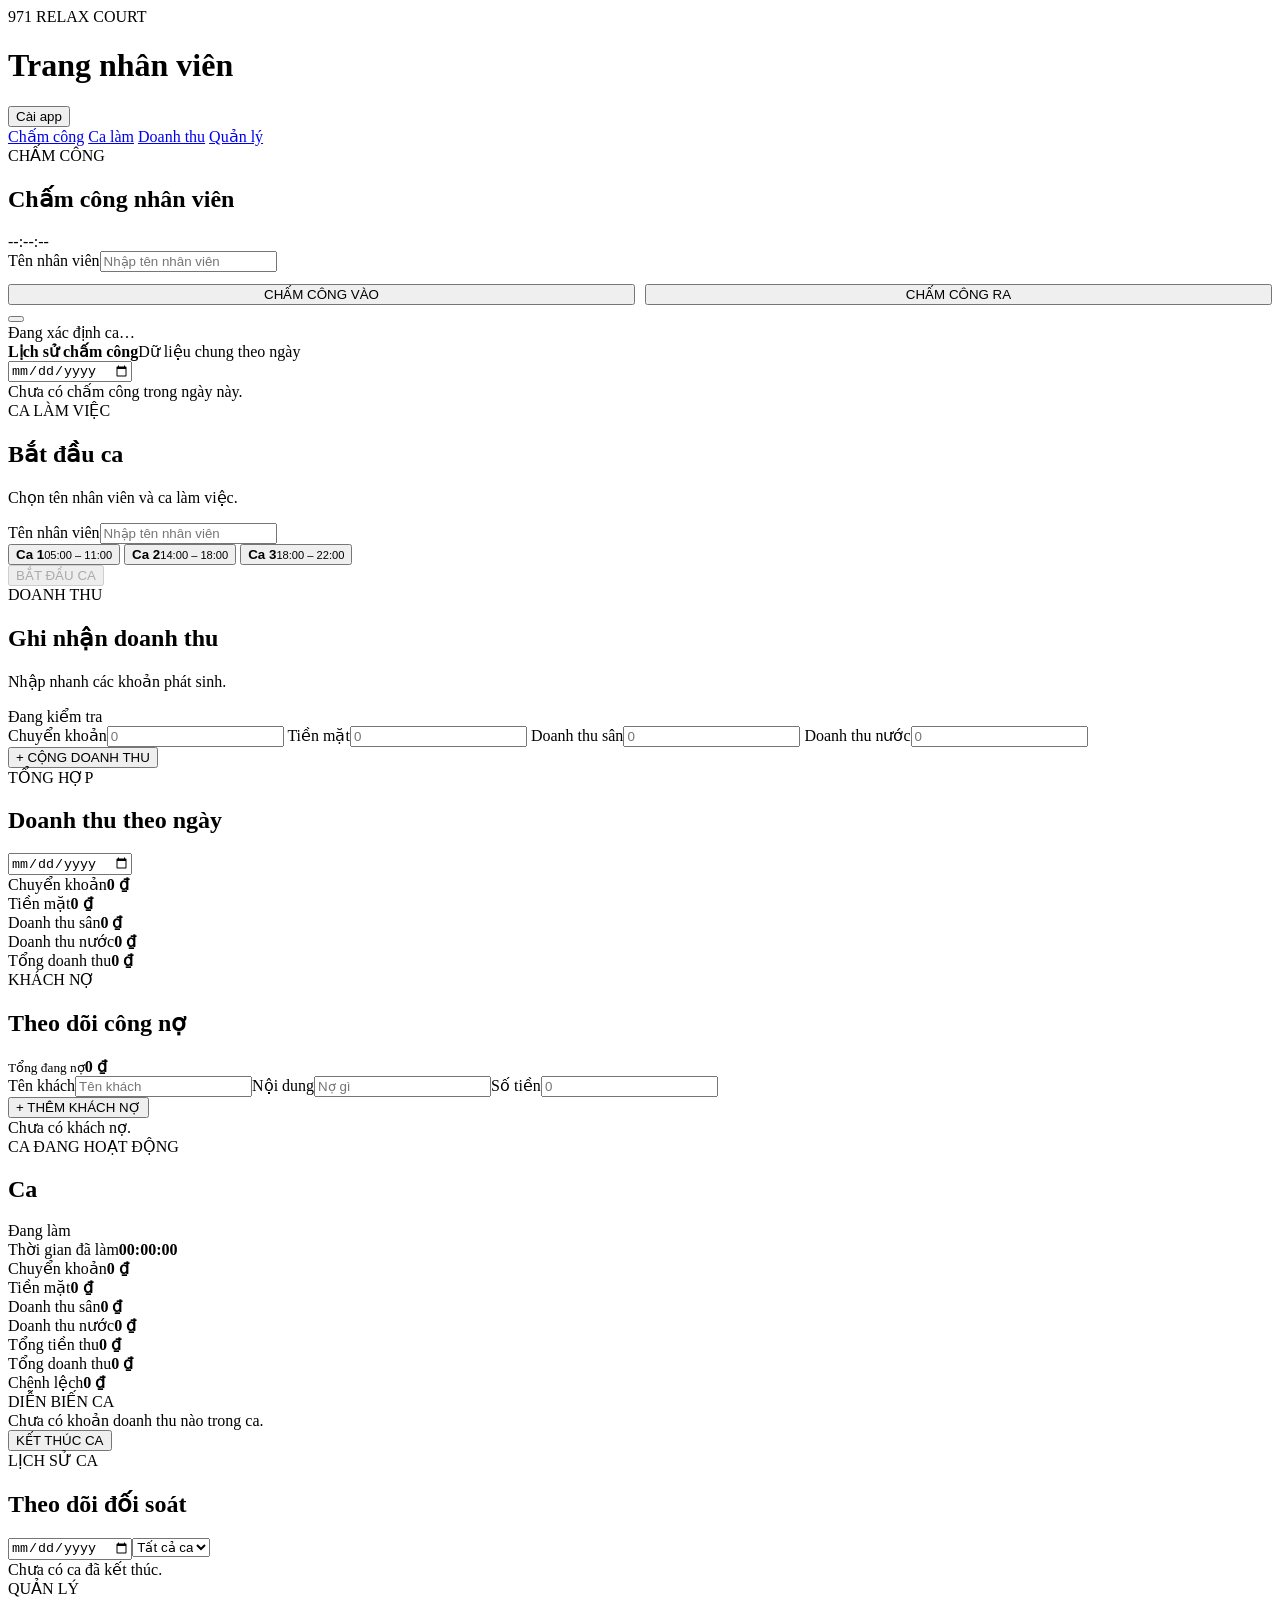
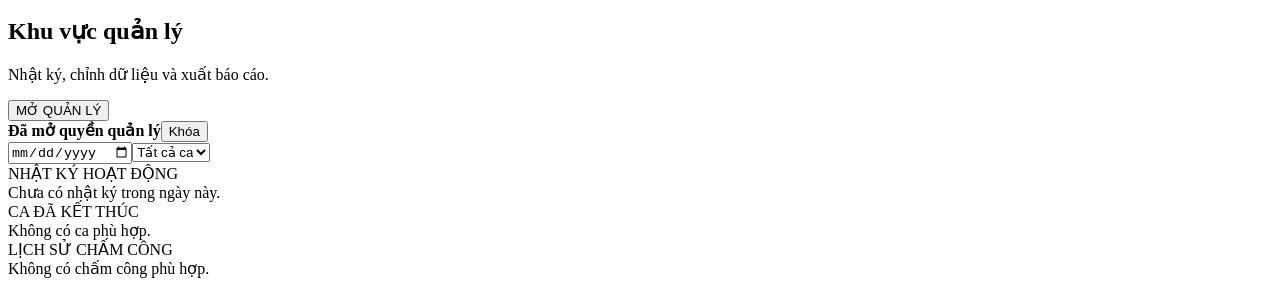
==== index.html @ a33d46a1 "Copy index.html from source" ====
<!doctype html>
<html lang="vi">
<head>
  <meta charset="utf-8" />
  <meta name="viewport" content="width=device-width,initial-scale=1,viewport-fit=cover" />
  <meta name="theme-color" content="#0f766e" />
  <meta name="apple-mobile-web-app-capable" content="yes" />
  <meta name="apple-mobile-web-app-title" content="971 Nhân viên" />
  <title>971 Relax Court · Nhân viên</title>
  <link rel="manifest" href="manifest.webmanifest" />
  <link rel="icon" href="icon.svg" type="image/svg+xml" />
  <link rel="stylesheet" href="styles.css?v=17" />
</head>
<body>
<header class="hero">
  <div class="wrap hero-in">
    <div>
      <div class="eyebrow">971 RELAX COURT</div>
      <h1>Trang nhân viên</h1>
      <div id="todayLabel" class="sub"></div>
    </div>
    <button id="installBtn" class="btn hero-btn hidden">Cài app</button>
  </div>
</header>

<nav class="quick-nav" aria-label="Truy cập nhanh">
  <div class="wrap quick-nav-in">
    <a href="#attendanceSection">Chấm công</a>
    <a href="#shiftSection">Ca làm</a>
    <a href="#quickRevenueCard">Doanh thu</a>
    <a href="#managerSection">Quản lý</a>
  </div>
</nav>

<main class="wrap grid">
  <section id="attendanceSection" class="card primary-card attendance-card">
    <div class="head">
      <div><div class="kicker">CHẤM CÔNG</div><h2>Chấm công nhân viên</h2></div>
      <div id="clockNow" class="clock">--:--:--</div>
    </div>
    <div class="attendance-top" style="display:block">
      <label class="grow"><span>Tên nhân viên</span><input id="attendanceEmployee" class="input" maxlength="60" placeholder="Nhập tên nhân viên"></label>
      <div style="display:grid;grid-template-columns:1fr 1fr;gap:10px;margin-top:12px">
        <button id="attendanceInBtn" class="btn primary" type="button">CHẤM CÔNG VÀO</button>
        <button id="attendanceOutBtn" class="btn secondary" type="button">CHẤM CÔNG RA</button>
      </div>
      <button id="attendanceBtn" class="hidden" type="button" aria-hidden="true" tabindex="-1"></button>
    </div>
    <div id="attendancePreview" class="notice">Đang xác định ca…</div>
    <div class="subsection-head">
      <div><b>Lịch sử chấm công</b><span>Dữ liệu chung theo ngày</span></div>
      <input id="attendanceDate" type="date" class="input date">
    </div>
    <div id="attendanceList" class="list"></div>
    <div id="attendanceEmpty" class="empty hidden">Chưa có chấm công trong ngày này.</div>
  </section>

  <div id="shiftSection" class="section-anchor"></div>
  <section id="startCard" class="card primary-card">
    <div class="head"><div><div class="kicker">CA LÀM VIỆC</div><h2>Bắt đầu ca</h2><p class="muted">Chọn tên nhân viên và ca làm việc.</p></div></div>
    <label><span>Tên nhân viên</span><input id="employeeName" class="input" maxlength="60" placeholder="Nhập tên nhân viên"></label>
    <div class="shift-grid">
      <button data-shift="ca1" class="shift"><strong>Ca 1</strong><small>05:00 – 11:00</small></button>
      <button data-shift="ca2" class="shift"><strong>Ca 2</strong><small>14:00 – 18:00</small></button>
      <button data-shift="ca3" class="shift"><strong>Ca 3</strong><small>18:00 – 22:00</small></button>
    </div>
    <button id="startShiftBtn" class="btn primary block" disabled>BẮT ĐẦU CA</button>
  </section>

  <section id="quickRevenueCard" class="card primary-card">
    <div class="head"><div><div class="kicker">DOANH THU</div><h2>Ghi nhận doanh thu</h2><p class="muted">Nhập nhanh các khoản phát sinh.</p></div><span id="revenueMode" class="badge">Đang kiểm tra</span></div>
    <div class="money-grid">
      <label><span>Chuyển khoản</span><input id="qTransfer" class="input money" inputmode="numeric" placeholder="0"></label>
      <label><span>Tiền mặt</span><input id="qCash" class="input money" inputmode="numeric" placeholder="0"></label>
      <label><span>Doanh thu sân</span><input id="qCourt" class="input money" inputmode="numeric" placeholder="0"></label>
      <label><span>Doanh thu nước</span><input id="qWater" class="input money" inputmode="numeric" placeholder="0"></label>
    </div>
    <button id="addRevenueBtn" class="btn primary block">+ CỘNG DOANH THU</button>
  </section>

  <section id="summarySection" class="card compact-card">
    <div class="head compact"><div><div class="kicker">TỔNG HỢP</div><h2>Doanh thu theo ngày</h2></div><input id="summaryDate" type="date" class="input date"></div>
    <div class="summary-grid"><div><span>Chuyển khoản</span><b id="sumTransfer">0 ₫</b></div><div><span>Tiền mặt</span><b id="sumCash">0 ₫</b></div><div><span>Doanh thu sân</span><b id="sumCourt">0 ₫</b></div><div><span>Doanh thu nước</span><b id="sumWater">0 ₫</b></div></div>
    <div class="grand"><span>Tổng doanh thu</span><strong id="sumRevenue">0 ₫</strong></div>
  </section>

  <section id="debtSection" class="card secondary-card">
    <div class="head"><div><div class="kicker">KHÁCH NỢ</div><h2>Theo dõi công nợ</h2></div><div class="right"><small>Tổng đang nợ</small><strong id="debtTotal">0 ₫</strong></div></div>
    <div class="debt-grid"><label><span>Tên khách</span><input id="debtCustomer" class="input" placeholder="Tên khách"></label><label><span>Nội dung</span><input id="debtReason" class="input" placeholder="Nợ gì"></label><label><span>Số tiền</span><input id="debtAmount" class="input money" inputmode="numeric" placeholder="0"></label></div>
    <button id="addDebtBtn" class="btn secondary block">+ THÊM KHÁCH NỢ</button><div id="debtList" class="list"></div><div id="debtEmpty" class="empty">Chưa có khách nợ.</div>
  </section>

  <section id="activeCard" class="card active hidden">
    <div class="head"><div><div class="kicker">CA ĐANG HOẠT ĐỘNG</div><h2 id="activeTitle">Ca</h2><p id="activeMeta" class="muted"></p></div><span class="badge live">Đang làm</span></div>
    <div id="activeLockNotice" class="notice"></div>
    <div class="elapsed"><span>Thời gian đã làm</span><strong id="elapsed">00:00:00</strong></div>
    <div class="summary-grid">
      <div><span>Chuyển khoản</span><b id="liveTransfer">0 ₫</b></div><div><span>Tiền mặt</span><b id="liveCash">0 ₫</b></div>
      <div><span>Doanh thu sân</span><b id="liveCourt">0 ₫</b></div><div><span>Doanh thu nước</span><b id="liveWater">0 ₫</b></div>
    </div>
    <div class="totals"><div><span>Tổng tiền thu</span><b id="liveCollected">0 ₫</b></div><div><span>Tổng doanh thu</span><b id="liveRevenue">0 ₫</b></div><div><span>Chênh lệch</span><b id="liveDiff">0 ₫</b></div></div>
    <div class="section-gap"><div class="kicker">DIỄN BIẾN CA</div><div id="activeEntries" class="list"></div><div id="activeEntriesEmpty" class="empty">Chưa có khoản doanh thu nào trong ca.</div></div>
    <button id="finishShiftBtn" class="btn danger block hidden">KẾT THÚC CA</button>
  </section>

  <section id="historySection" class="card secondary-card">
    <div class="head compact"><div><div class="kicker">LỊCH SỬ CA</div><h2>Theo dõi đối soát</h2></div></div>
    <div class="filters"><input id="historyDate" type="date" class="input"><select id="historyShift" class="input"><option value="all">Tất cả ca</option><option value="ca1">Ca 1</option><option value="ca2">Ca 2</option><option value="ca3">Ca 3</option></select></div>
    <div id="historyList" class="list"></div><div id="historyEmpty" class="empty hidden">Chưa có ca đã kết thúc.</div>
  </section>

  <section id="managerSection" class="card manager-card secondary-card">
    <div class="head"><div><div class="kicker">QUẢN LÝ</div><h2>Khu vực quản lý</h2><p class="muted">Nhật ký, chỉnh dữ liệu và xuất báo cáo.</p></div><button id="managerOpenBtn" class="btn secondary">MỞ QUẢN LÝ</button></div>
    <div id="managerPanel" class="hidden">
      <div class="manager-bar"><b>Đã mở quyền quản lý</b><button id="managerLockBtn" class="btn subtle">Khóa</button></div>
      <div class="filters"><input id="managerDate" type="date" class="input"><select id="managerShift" class="input"><option value="all">Tất cả ca</option><option value="ca1">Ca 1</option><option value="ca2">Ca 2</option><option value="ca3">Ca 3</option></select></div>
      <div class="manager-section"><div class="kicker">NHẬT KÝ HOẠT ĐỘNG</div><div id="auditList" class="list"></div><div id="auditEmpty" class="empty hidden">Chưa có nhật ký trong ngày này.</div></div>
      <div class="manager-section"><div class="kicker">CA ĐÃ KẾT THÚC</div><div id="managerShiftList" class="list"></div><div id="managerShiftEmpty" class="empty hidden">Không có ca phù hợp.</div></div>
      <div class="manager-section"><div class="kicker">LỊCH SỬ CHẤM CÔNG</div><div id="managerAttendanceList" class="list"></div><div id="managerAttendanceEmpty" class="empty hidden">Không có chấm công phù hợp.</div></div>
    </div>
  </section>
</main>
<div id="toast" class="toast"></div>
<script src="app.js?v=17"></script>
<script src="attendance-io.js?v=17"></script>
<script src="revenue-delete.js?v=17"></script>
<script src="manager-close.js?v=17"></script>
<script src="shift-controls.js?v=17"></script>
<script src="manager-export.js?v=17"></script>
<script src="shift-summary.js?v=17"></script>
</body>
</html>
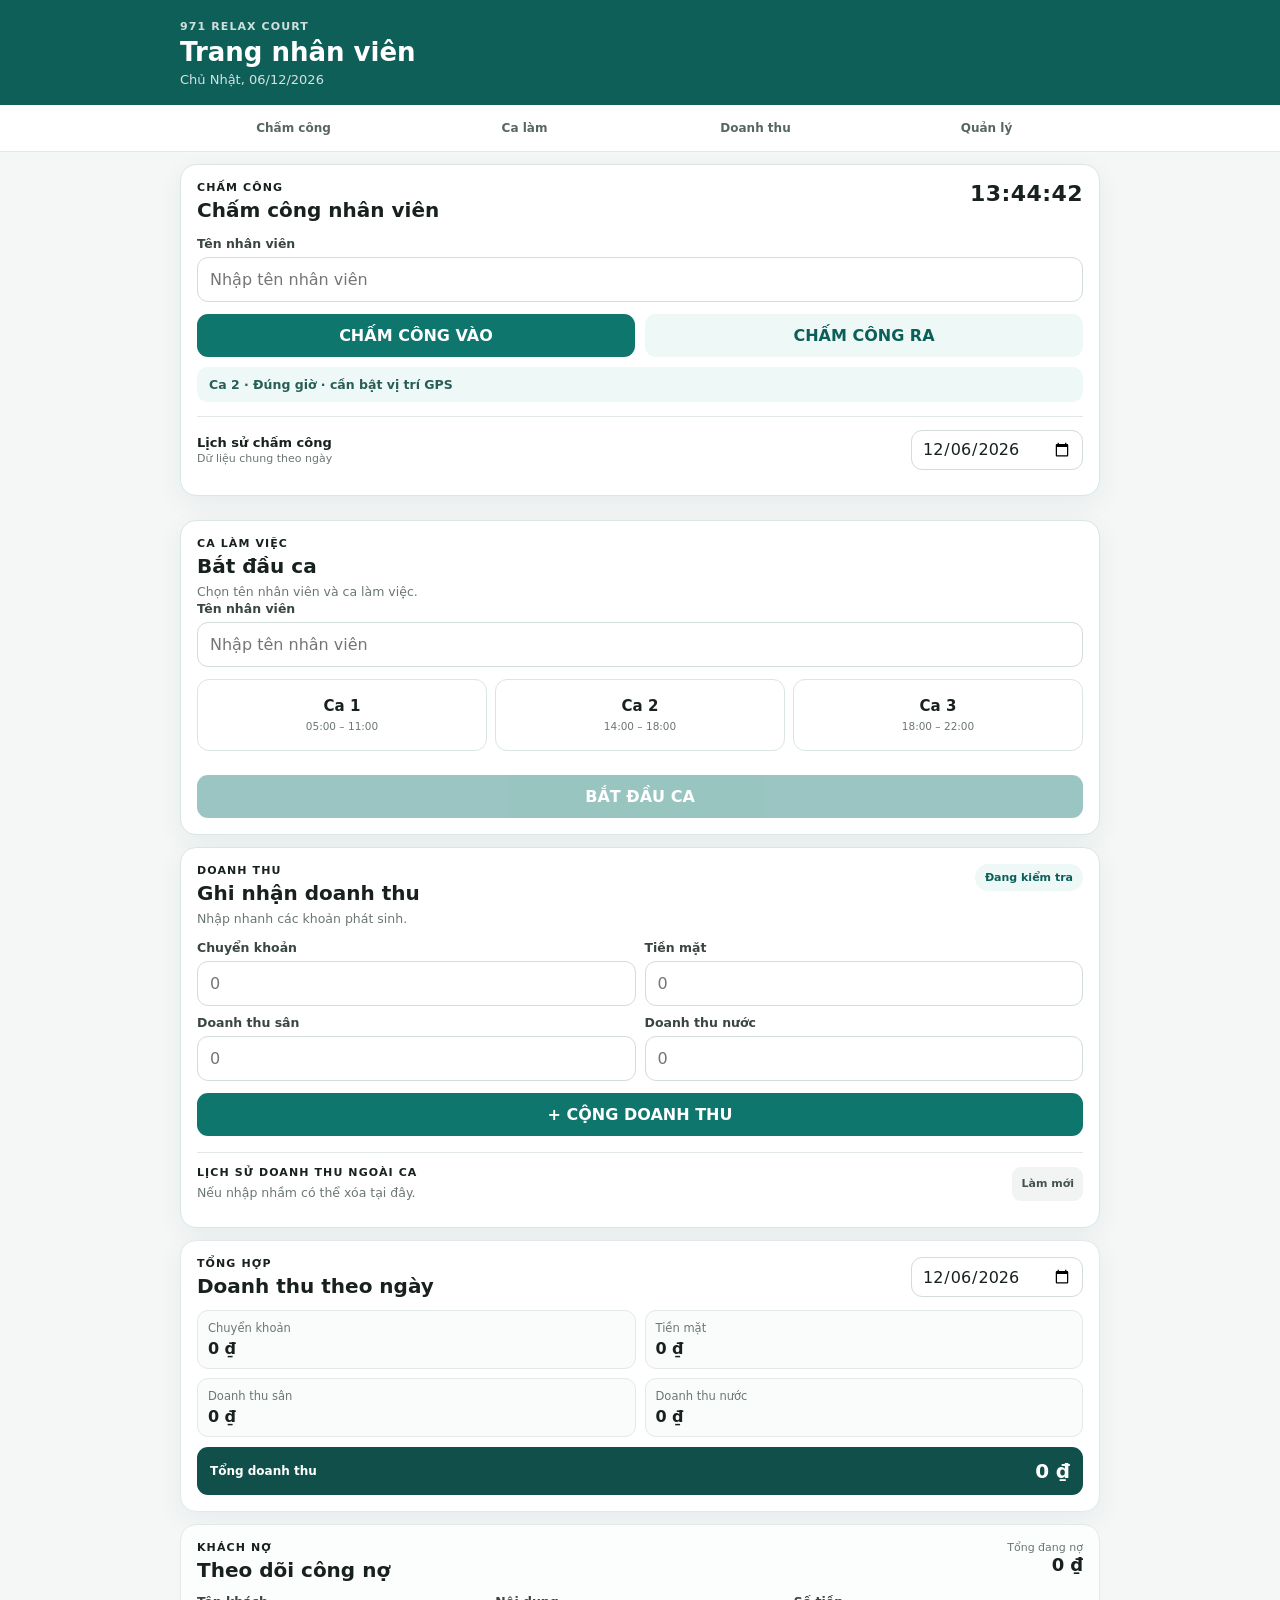
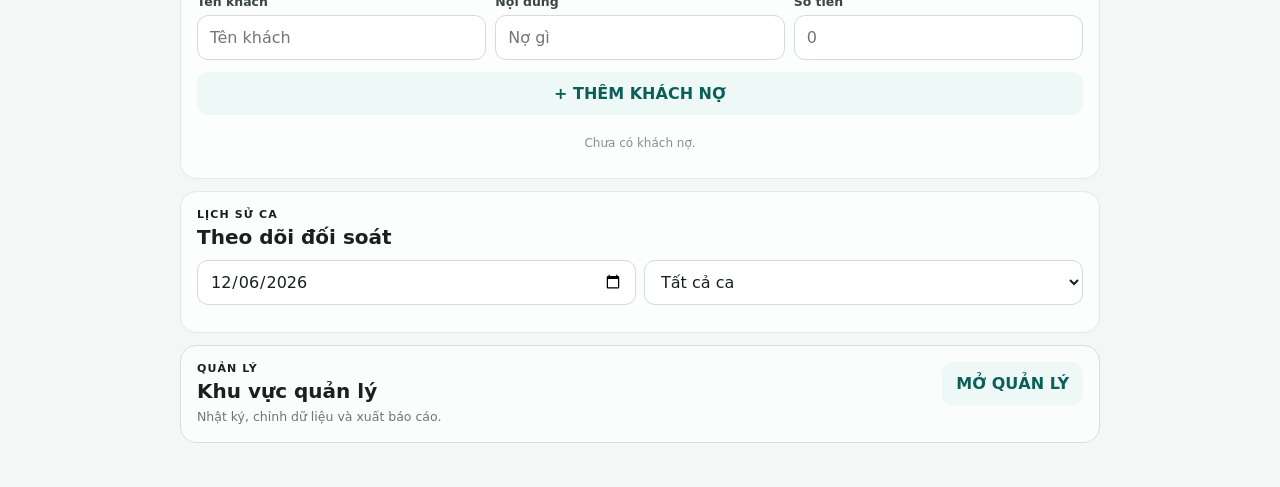
==== commit ba89f37e: "Route Sao Vang web to isolated data" ====
--- a/index.html
+++ b/index.html
@@ -128,5 +128,6 @@
 <script src="shift-controls.js?v=17"></script>
 <script src="manager-export.js?v=17"></script>
 <script src="shift-summary.js?v=17"></script>
+<script src="saovang-branch.js?v=1"></script>
 </body>
 </html>
--- a/styles.css
+++ b/styles.css
@@ -0,0 +1 @@
+:root{--bg:#f5f7f7;--card:#fff;--line:#e3e9e8;--text:#18211f;--muted:#6b7774;--primary:#0f766e;--primary-dark:#0b5f59;--primary-soft:#eef8f6;--danger:#dc2626;--danger-soft:#fff1f2;--shadow:0 8px 28px rgba(22,48,43,.06)}*{box-sizing:border-box}html{scroll-behavior:smooth}body{margin:0;font-family:Inter,ui-sans-serif,system-ui,-apple-system,BlinkMacSystemFont,"Segoe UI",sans-serif;background:var(--bg);color:var(--text);-webkit-font-smoothing:antialiased}button,input,select{font:inherit}.wrap{width:min(920px,calc(100% - 24px));margin:auto}.hero{background:#0f5f59;color:#fff;padding:20px 0 18px}.hero-in{display:flex;align-items:center;justify-content:space-between;gap:14px}.eyebrow,.kicker{font-size:11px;font-weight:900;letter-spacing:.1em}.hero .eyebrow{opacity:.8}.hero h1{font-size:26px;line-height:1.1;margin:5px 0 5px}.sub{font-size:13px;opacity:.82}.hero-btn{background:rgba(255,255,255,.14);color:#fff;border:1px solid rgba(255,255,255,.2)}.quick-nav{position:sticky;top:0;z-index:30;background:rgba(255,255,255,.96);backdrop-filter:blur(10px);border-bottom:1px solid var(--line)}.quick-nav-in{display:grid;grid-template-columns:repeat(4,1fr);gap:4px;padding:7px 0}.quick-nav a{text-decoration:none;color:#586663;text-align:center;font-size:12px;font-weight:800;padding:9px 5px;border-radius:10px}.quick-nav a:hover{background:var(--primary-soft);color:var(--primary)}.grid{display:grid;gap:12px;padding:12px 0 44px}.section-anchor{height:0;scroll-margin-top:70px}.card{background:var(--card);border:1px solid var(--line);border-radius:16px;padding:16px;box-shadow:var(--shadow);scroll-margin-top:62px}.primary-card{border-color:#d8e7e4}.secondary-card{box-shadow:none;background:#fcfdfd}.active{border-color:#a7d9d0;background:linear-gradient(180deg,#fff,#fbfffe)}.head{display:flex;justify-content:space-between;gap:12px;align-items:flex-start}.head.compact{align-items:center}.head h2{font-size:20px;line-height:1.2;margin:4px 0 0}.muted{color:var(--muted);font-size:12.5px;line-height:1.45;margin:5px 0 0}.input{width:100%;min-height:45px;border:1px solid #d2dcda;border-radius:11px;background:#fff;color:var(--text);padding:10px 12px;outline:none;transition:.15s}.input:focus{border-color:var(--primary);box-shadow:0 0 0 3px rgba(15,118,110,.08)}label span{display:block;margin:0 0 6px;font-size:12.5px;font-weight:800;color:#394642}.btn{min-height:43px;border:0;border-radius:11px;padding:10px 14px;font-weight:900;cursor:pointer;transition:.15s}.btn:active{transform:translateY(1px)}.btn:disabled{opacity:.42;cursor:not-allowed;transform:none}.primary{background:var(--primary);color:#fff}.primary:hover{background:var(--primary-dark)}.secondary{background:var(--primary-soft);color:var(--primary-dark)}.subtle,.ghost{background:#f1f4f3;color:#45534f}.danger{background:var(--danger);color:#fff}.block{width:100%;margin-top:12px}.hidden{display:none!important}.badge{display:inline-flex;align-items:center;justify-content:center;border-radius:999px;padding:7px 10px;background:var(--primary-soft);color:var(--primary-dark);font-size:11px;font-weight:900;white-space:nowrap}.badge.live{background:#dcfce7;color:#166534}.clock{font-size:22px;font-weight:900;font-variant-numeric:tabular-nums;letter-spacing:.02em}.attendance-top{display:flex;gap:12px;align-items:flex-end;margin:14px 0 10px}.grow{flex:1}.punch{width:88px;height:88px;flex:0 0 88px;border:0;border-radius:50%;background:var(--primary);color:#fff;font-size:13px;font-weight:1000;line-height:1.08;box-shadow:0 8px 18px rgba(15,118,110,.22);cursor:pointer}.notice{margin:8px 0;padding:10px 12px;border-radius:11px;background:var(--primary-soft);color:#285e58;font-size:12.5px;font-weight:800}.subsection-head{display:flex;align-items:center;justify-content:space-between;gap:10px;margin-top:14px;padding-top:13px;border-top:1px solid var(--line)}.subsection-head>div{display:grid;gap:2px}.subsection-head b{font-size:13px}.subsection-head span{font-size:11px;color:var(--muted)}.date{width:auto;min-height:40px;padding:8px 10px}.shift-grid{display:grid;grid-template-columns:repeat(3,1fr);gap:8px;margin:12px 0}.shift{min-height:72px;border:1px solid #dbe5e3;border-radius:12px;background:#fff;color:var(--text);padding:10px 6px;cursor:pointer}.shift strong{display:block;font-size:15px}.shift small{display:block;margin-top:5px;color:var(--muted);font-size:10.5px}.shift.selected{background:var(--primary);border-color:var(--primary);color:#fff}.shift.selected small{color:#d9f5ef}.shift:disabled{background:#f4f6f5;color:#94a09d;opacity:1}.money-grid,.summary-grid{display:grid;grid-template-columns:repeat(2,minmax(0,1fr));gap:9px;margin-top:12px}.summary-grid>div{border:1px solid var(--line);border-radius:11px;background:#fafcfc;padding:10px}.summary-grid span{display:block;color:var(--muted);font-size:11.5px}.summary-grid b{display:block;margin-top:4px;font-size:16px}.elapsed{display:flex;align-items:center;justify-content:space-between;margin:12px 0;padding:11px 12px;border-radius:11px;background:#f0faf8}.elapsed span{font-size:12px;color:#46605b;font-weight:800}.elapsed strong{font-size:21px;font-variant-numeric:tabular-nums}.totals{margin-top:9px;border:1px solid var(--line);border-radius:11px;overflow:hidden}.totals div{display:flex;align-items:center;justify-content:space-between;padding:9px 11px;border-bottom:1px solid var(--line);font-size:13px}.totals div:last-child{border-bottom:0}.grand{display:flex;align-items:center;justify-content:space-between;margin-top:10px;padding:12px 13px;border-radius:11px;background:#114f4a;color:#fff}.grand span{font-size:12px;font-weight:800}.grand strong{font-size:20px}.debt-grid{display:grid;grid-template-columns:1fr 1fr 1fr;gap:9px;margin-top:12px}.right{text-align:right}.right small{display:block;color:var(--muted);font-size:11px}.right strong{font-size:18px}.filters{display:grid;grid-template-columns:1fr 1fr;gap:8px;margin:11px 0}.list{display:grid;gap:7px;margin-top:9px}.row{display:grid;grid-template-columns:minmax(0,1fr) auto;gap:10px;align-items:center;padding:10px;border:1px solid var(--line);border-radius:11px;background:#fff}.row-main{display:grid;gap:3px;min-width:0}.row-main b{font-size:13px;overflow-wrap:anywhere}.row-main span,.row-main small{font-size:11.5px;color:var(--muted);line-height:1.4;overflow-wrap:anywhere}.row-actions{display:flex;gap:5px}.mini{min-height:34px;padding:7px 9px;border-radius:9px;font-size:11px}.empty{padding:12px 6px;text-align:center;color:#87918f;font-size:12px}.section-gap,.manager-section{margin-top:16px;padding-top:13px;border-top:1px solid var(--line)}.manager-card{border-color:#d8dfdd;background:#fbfcfc}.manager-bar{display:flex;align-items:center;justify-content:space-between;gap:10px;margin-top:12px;padding:10px 11px;border-radius:11px;background:#f3f6f5}.audit{display:grid;grid-template-columns:58px 1fr;gap:8px;padding:9px 0;border-bottom:1px solid var(--line)}.audit-time{font-size:12px;font-weight:900;color:var(--primary);font-variant-numeric:tabular-nums}.audit-text{display:grid;gap:2px}.audit-text b{font-size:12.5px}.audit-text span,.audit-text small{font-size:11.5px;color:var(--muted)}.toast{position:fixed;left:50%;bottom:22px;z-index:99;max-width:90%;transform:translate(-50%,18px);padding:11px 14px;border-radius:11px;background:#18211f;color:#fff;font-size:12.5px;font-weight:800;opacity:0;pointer-events:none;transition:.2s}.toast.show{opacity:1;transform:translate(-50%,0)}@media(max-width:640px){.wrap{width:min(100% - 14px,920px)}.hero{padding:16px 0 14px}.hero h1{font-size:22px}.hero-btn{min-height:38px;padding:8px 10px;font-size:12px}.quick-nav-in{padding:5px 0}.quick-nav a{font-size:11px;padding:8px 3px}.grid{gap:9px;padding-top:9px}.card{padding:13px;border-radius:14px}.head h2{font-size:17px}.clock{font-size:19px}.attendance-top{gap:9px}.punch{width:78px;height:78px;flex-basis:78px;font-size:12px}.input{min-height:43px}.money-grid,.summary-grid{grid-template-columns:1fr 1fr;gap:7px}.shift-grid{gap:6px}.shift{min-height:67px;padding:8px 4px}.shift strong{font-size:14px}.shift small{font-size:9.5px}.debt-grid{grid-template-columns:1fr}.row{grid-template-columns:1fr}.row-actions{justify-content:stretch}.row-actions .btn{flex:1}.subsection-head{align-items:flex-end}.date{max-width:145px}.audit{grid-template-columns:50px 1fr}.manager-card .head{align-items:center}.manager-card .head .btn{white-space:nowrap;font-size:11px;padding:8px 10px}.grand strong{font-size:18px}}
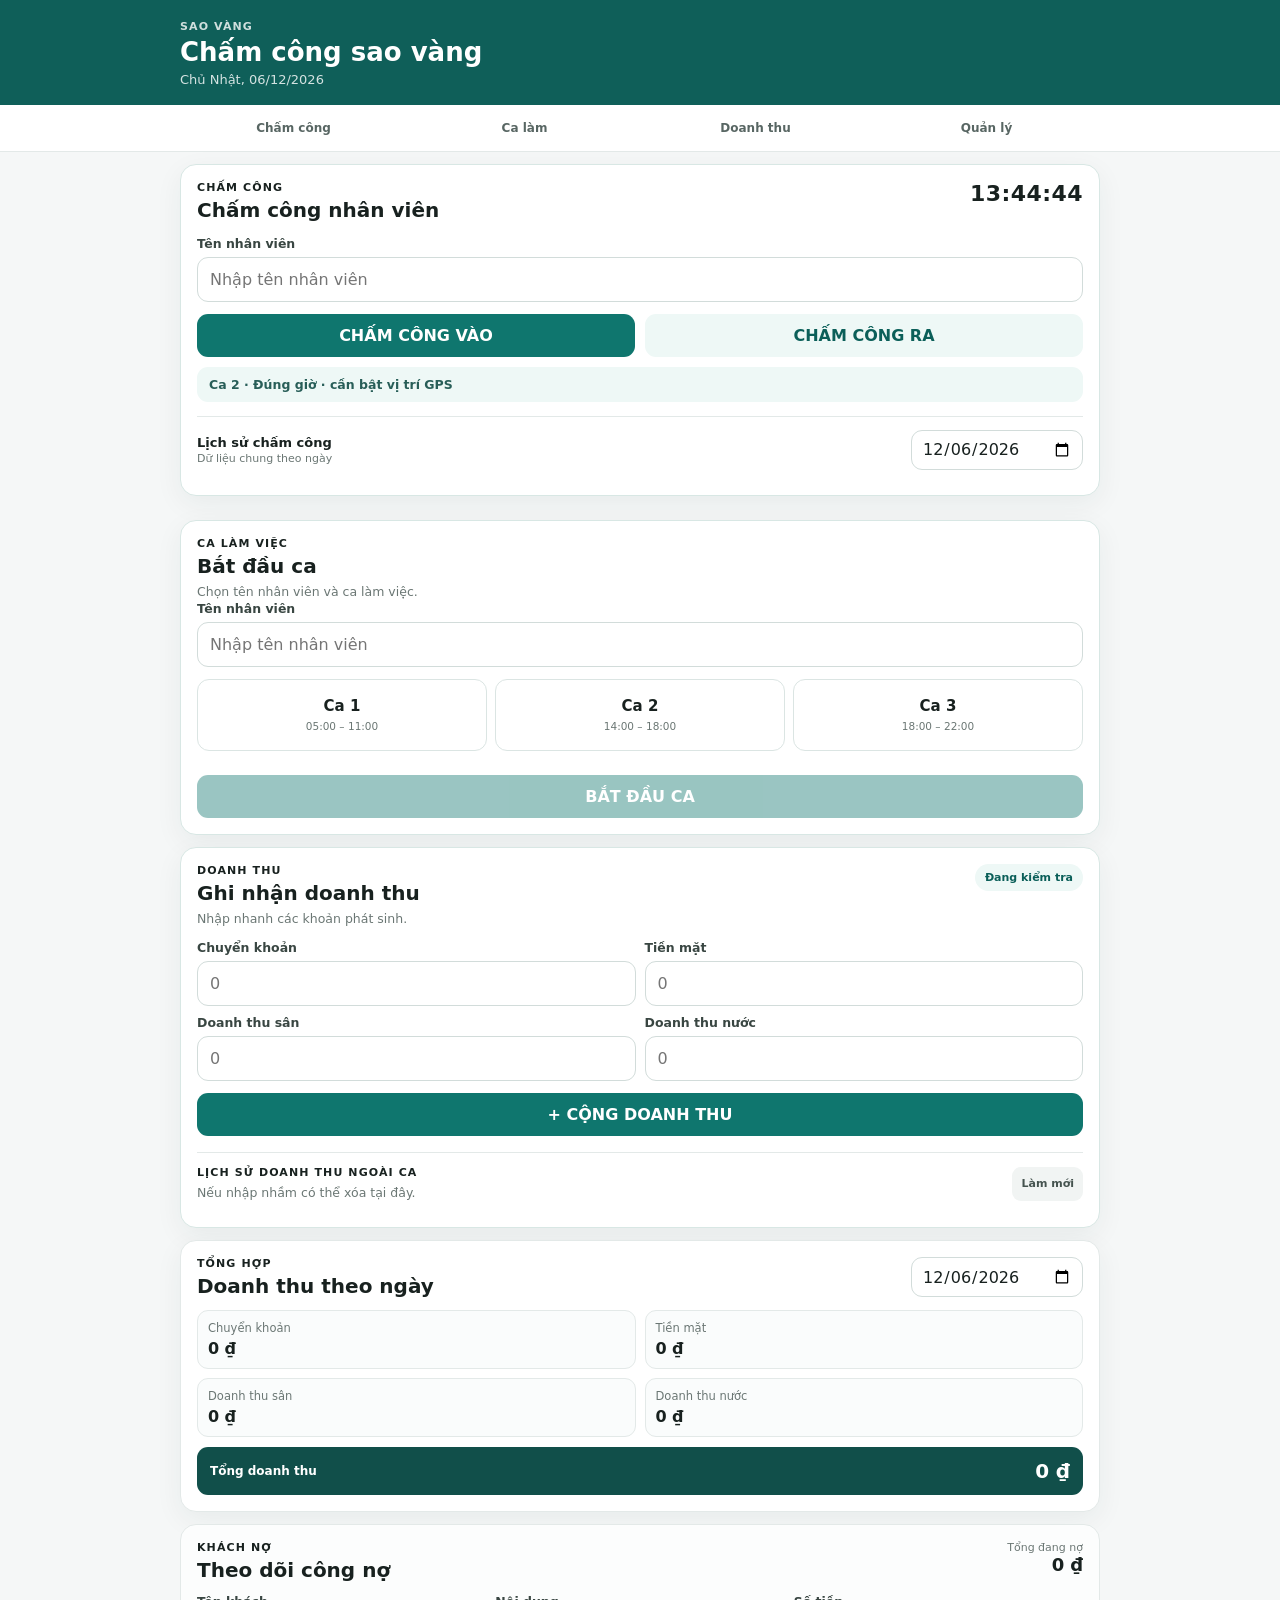
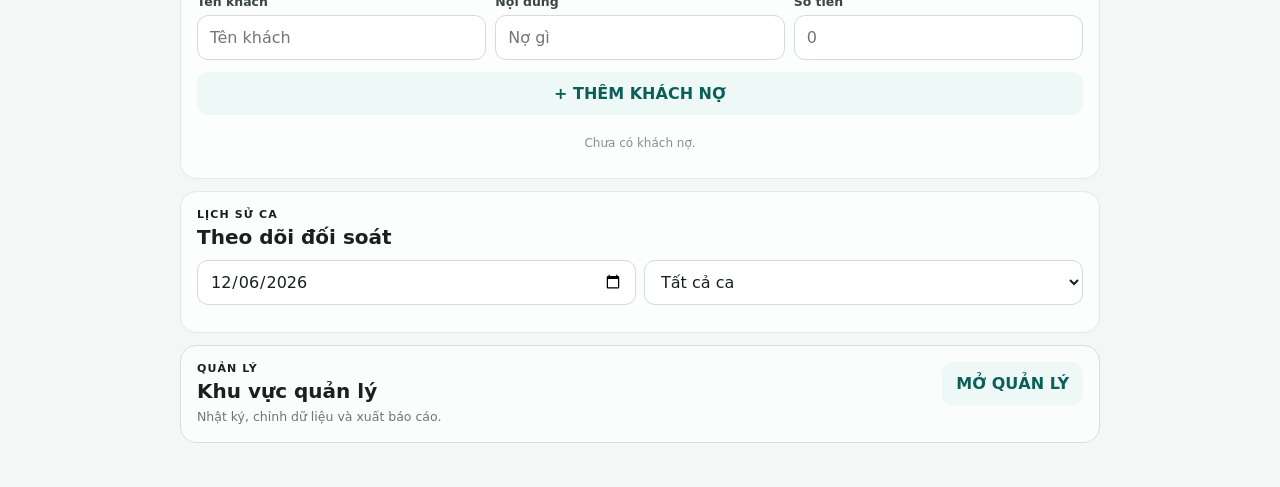
==== commit 238853ef: "Rename employee app to Chấm công sao vàng and bust cache" ====
--- a/index.html
+++ b/index.html
@@ -5,18 +5,18 @@
   <meta name="viewport" content="width=device-width,initial-scale=1,viewport-fit=cover" />
   <meta name="theme-color" content="#0f766e" />
   <meta name="apple-mobile-web-app-capable" content="yes" />
-  <meta name="apple-mobile-web-app-title" content="971 Nhân viên" />
-  <title>971 Relax Court · Nhân viên</title>
-  <link rel="manifest" href="manifest.webmanifest" />
+  <meta name="apple-mobile-web-app-title" content="Chấm công sao vàng" />
+  <title>Chấm công sao vàng</title>
+  <link rel="manifest" href="manifest.webmanifest?v=18" />
   <link rel="icon" href="icon.svg" type="image/svg+xml" />
-  <link rel="stylesheet" href="styles.css?v=17" />
+  <link rel="stylesheet" href="styles.css?v=18" />
 </head>
 <body>
 <header class="hero">
   <div class="wrap hero-in">
     <div>
-      <div class="eyebrow">971 RELAX COURT</div>
-      <h1>Trang nhân viên</h1>
+      <div class="eyebrow">SAO VÀNG</div>
+      <h1>Chấm công sao vàng</h1>
       <div id="todayLabel" class="sub"></div>
     </div>
     <button id="installBtn" class="btn hero-btn hidden">Cài app</button>
@@ -121,13 +121,13 @@
   </section>
 </main>
 <div id="toast" class="toast"></div>
-<script src="app.js?v=17"></script>
-<script src="attendance-io.js?v=17"></script>
-<script src="revenue-delete.js?v=17"></script>
-<script src="manager-close.js?v=17"></script>
-<script src="shift-controls.js?v=17"></script>
-<script src="manager-export.js?v=17"></script>
-<script src="shift-summary.js?v=17"></script>
-<script src="saovang-branch.js?v=1"></script>
+<script src="app.js?v=18"></script>
+<script src="attendance-io.js?v=18"></script>
+<script src="revenue-delete.js?v=18"></script>
+<script src="manager-close.js?v=18"></script>
+<script src="shift-controls.js?v=18"></script>
+<script src="manager-export.js?v=18"></script>
+<script src="shift-summary.js?v=18"></script>
+<script src="saovang-branch.js?v=18"></script>
 </body>
 </html>
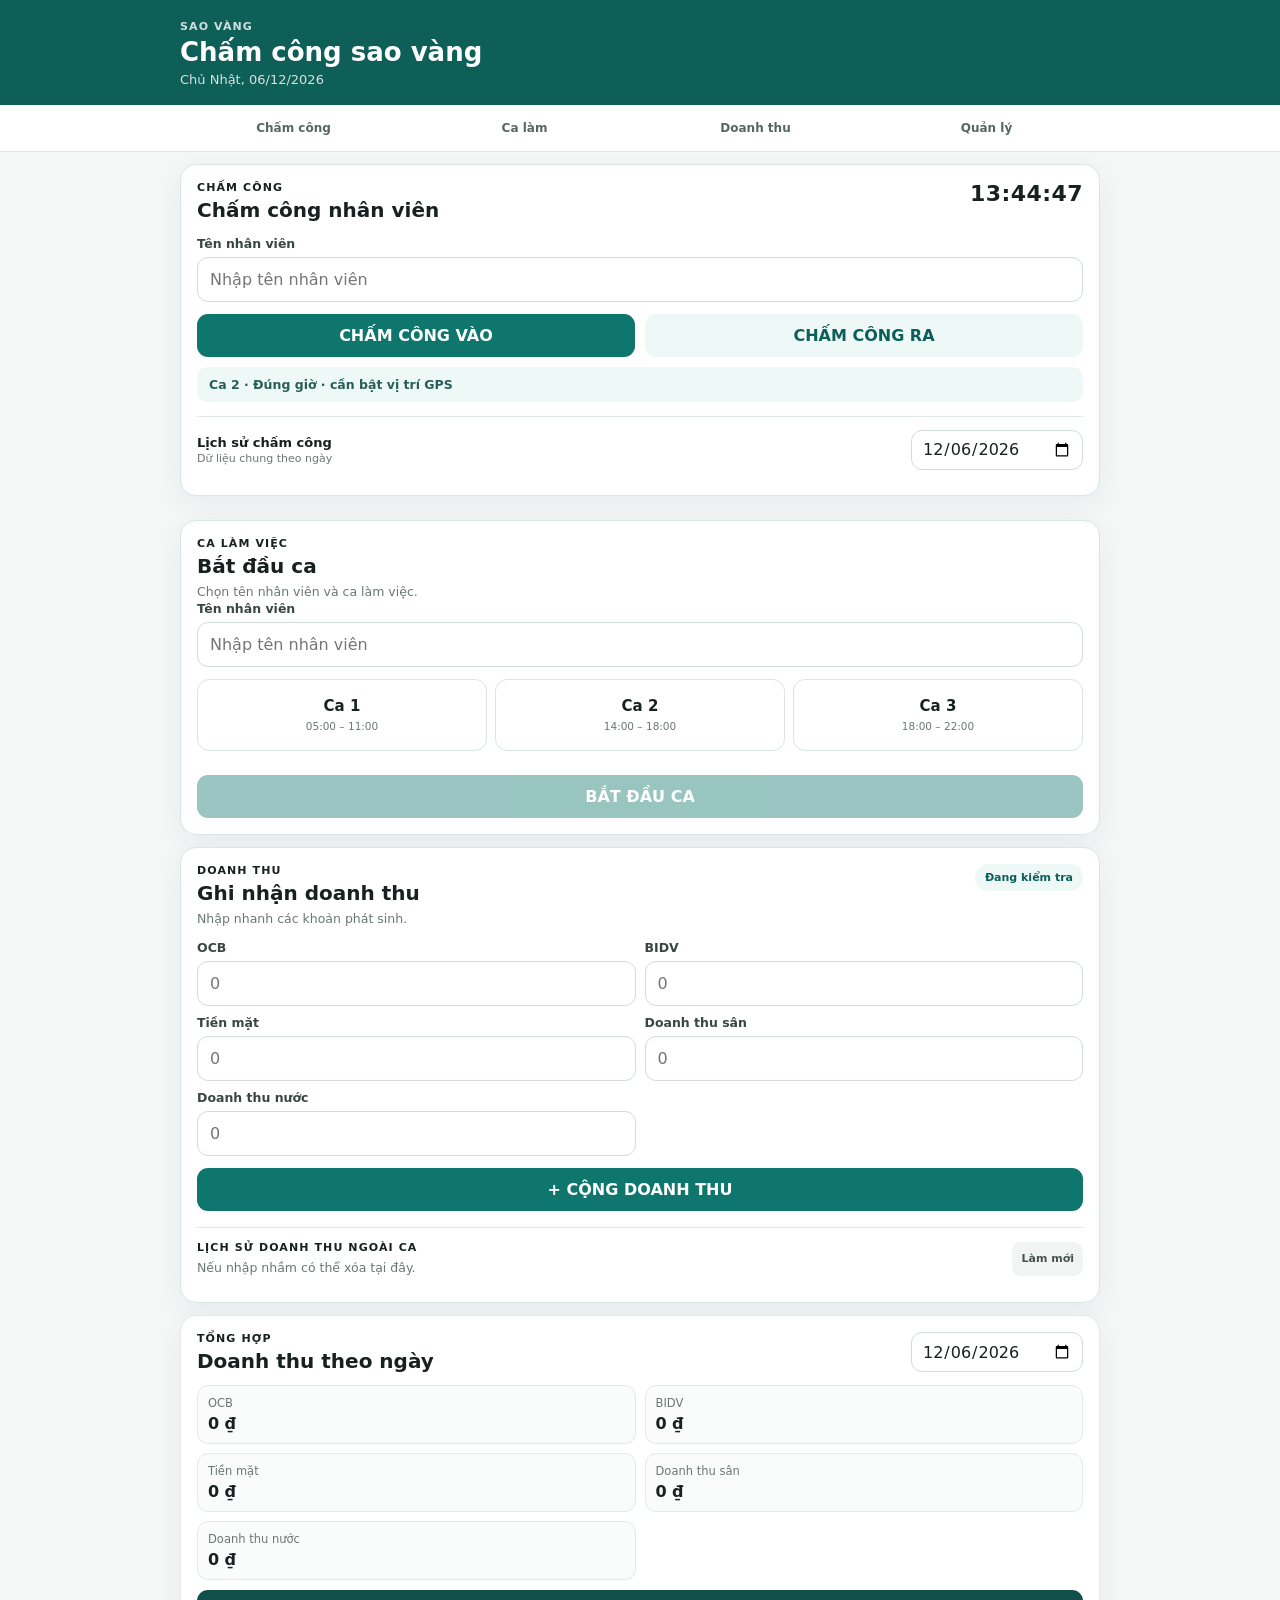
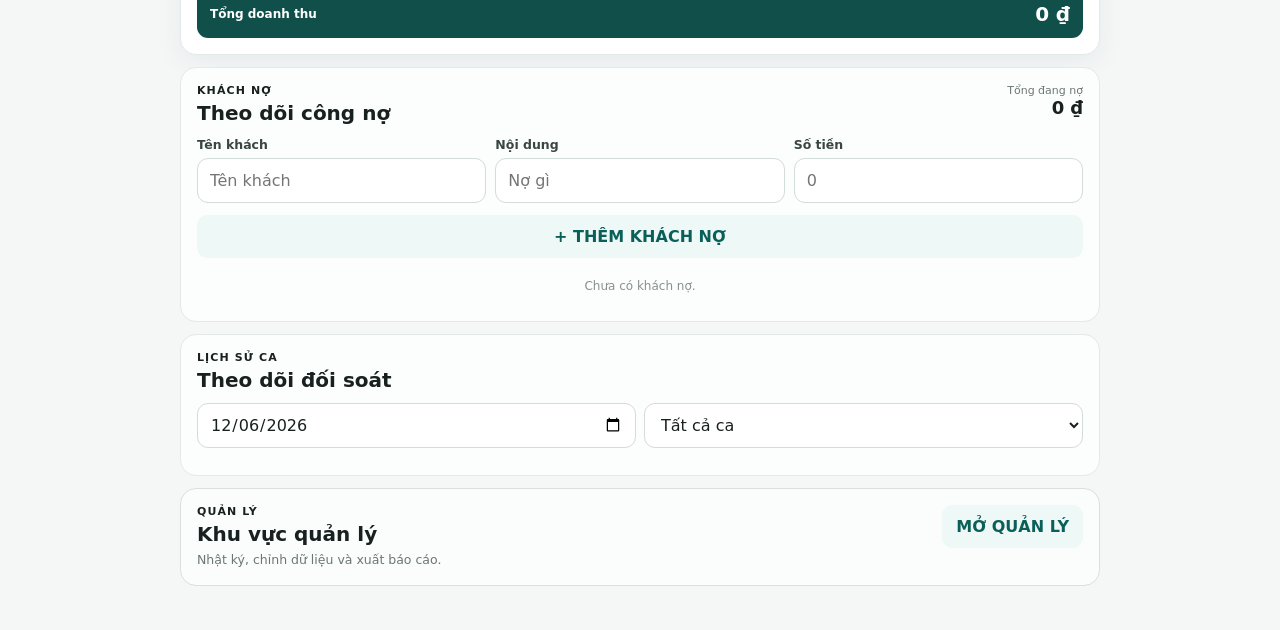
==== commit a81a7f06: "Add OCB and BIDV fields to employee revenue UI" ====
--- a/index.html
+++ b/index.html
@@ -7,9 +7,9 @@
   <meta name="apple-mobile-web-app-capable" content="yes" />
   <meta name="apple-mobile-web-app-title" content="Chấm công sao vàng" />
   <title>Chấm công sao vàng</title>
-  <link rel="manifest" href="manifest.webmanifest?v=18" />
+  <link rel="manifest" href="manifest.webmanifest?v=19" />
   <link rel="icon" href="icon.svg" type="image/svg+xml" />
-  <link rel="stylesheet" href="styles.css?v=18" />
+  <link rel="stylesheet" href="styles.css?v=19" />
 </head>
 <body>
 <header class="hero">
@@ -70,7 +70,8 @@
   <section id="quickRevenueCard" class="card primary-card">
     <div class="head"><div><div class="kicker">DOANH THU</div><h2>Ghi nhận doanh thu</h2><p class="muted">Nhập nhanh các khoản phát sinh.</p></div><span id="revenueMode" class="badge">Đang kiểm tra</span></div>
     <div class="money-grid">
-      <label><span>Chuyển khoản</span><input id="qTransfer" class="input money" inputmode="numeric" placeholder="0"></label>
+      <label><span>OCB</span><input id="qTransfer" class="input money" inputmode="numeric" placeholder="0"></label>
+      <label><span>BIDV</span><input id="qBidv" class="input money" inputmode="numeric" placeholder="0"></label>
       <label><span>Tiền mặt</span><input id="qCash" class="input money" inputmode="numeric" placeholder="0"></label>
       <label><span>Doanh thu sân</span><input id="qCourt" class="input money" inputmode="numeric" placeholder="0"></label>
       <label><span>Doanh thu nước</span><input id="qWater" class="input money" inputmode="numeric" placeholder="0"></label>
@@ -80,7 +81,7 @@
 
   <section id="summarySection" class="card compact-card">
     <div class="head compact"><div><div class="kicker">TỔNG HỢP</div><h2>Doanh thu theo ngày</h2></div><input id="summaryDate" type="date" class="input date"></div>
-    <div class="summary-grid"><div><span>Chuyển khoản</span><b id="sumTransfer">0 ₫</b></div><div><span>Tiền mặt</span><b id="sumCash">0 ₫</b></div><div><span>Doanh thu sân</span><b id="sumCourt">0 ₫</b></div><div><span>Doanh thu nước</span><b id="sumWater">0 ₫</b></div></div>
+    <div class="summary-grid"><div><span>OCB</span><b id="sumTransfer">0 ₫</b></div><div><span>BIDV</span><b id="sumBidv">0 ₫</b></div><div><span>Tiền mặt</span><b id="sumCash">0 ₫</b></div><div><span>Doanh thu sân</span><b id="sumCourt">0 ₫</b></div><div><span>Doanh thu nước</span><b id="sumWater">0 ₫</b></div></div>
     <div class="grand"><span>Tổng doanh thu</span><strong id="sumRevenue">0 ₫</strong></div>
   </section>
 
@@ -95,7 +96,7 @@
     <div id="activeLockNotice" class="notice"></div>
     <div class="elapsed"><span>Thời gian đã làm</span><strong id="elapsed">00:00:00</strong></div>
     <div class="summary-grid">
-      <div><span>Chuyển khoản</span><b id="liveTransfer">0 ₫</b></div><div><span>Tiền mặt</span><b id="liveCash">0 ₫</b></div>
+      <div><span>OCB</span><b id="liveTransfer">0 ₫</b></div><div><span>BIDV</span><b id="liveBidv">0 ₫</b></div><div><span>Tiền mặt</span><b id="liveCash">0 ₫</b></div>
       <div><span>Doanh thu sân</span><b id="liveCourt">0 ₫</b></div><div><span>Doanh thu nước</span><b id="liveWater">0 ₫</b></div>
     </div>
     <div class="totals"><div><span>Tổng tiền thu</span><b id="liveCollected">0 ₫</b></div><div><span>Tổng doanh thu</span><b id="liveRevenue">0 ₫</b></div><div><span>Chênh lệch</span><b id="liveDiff">0 ₫</b></div></div>
@@ -121,13 +122,14 @@
   </section>
 </main>
 <div id="toast" class="toast"></div>
-<script src="app.js?v=18"></script>
-<script src="attendance-io.js?v=18"></script>
-<script src="revenue-delete.js?v=18"></script>
-<script src="manager-close.js?v=18"></script>
-<script src="shift-controls.js?v=18"></script>
-<script src="manager-export.js?v=18"></script>
-<script src="shift-summary.js?v=18"></script>
-<script src="saovang-branch.js?v=18"></script>
+<script src="app.js?v=19"></script>
+<script src="attendance-io.js?v=19"></script>
+<script src="revenue-delete.js?v=19"></script>
+<script src="manager-close.js?v=19"></script>
+<script src="shift-controls.js?v=19"></script>
+<script src="manager-export.js?v=19"></script>
+<script src="shift-summary.js?v=19"></script>
+<script src="saovang-branch.js?v=19"></script>
+<script src="saovang-banks.js?v=19" data-saovang-banks></script>
 </body>
 </html>
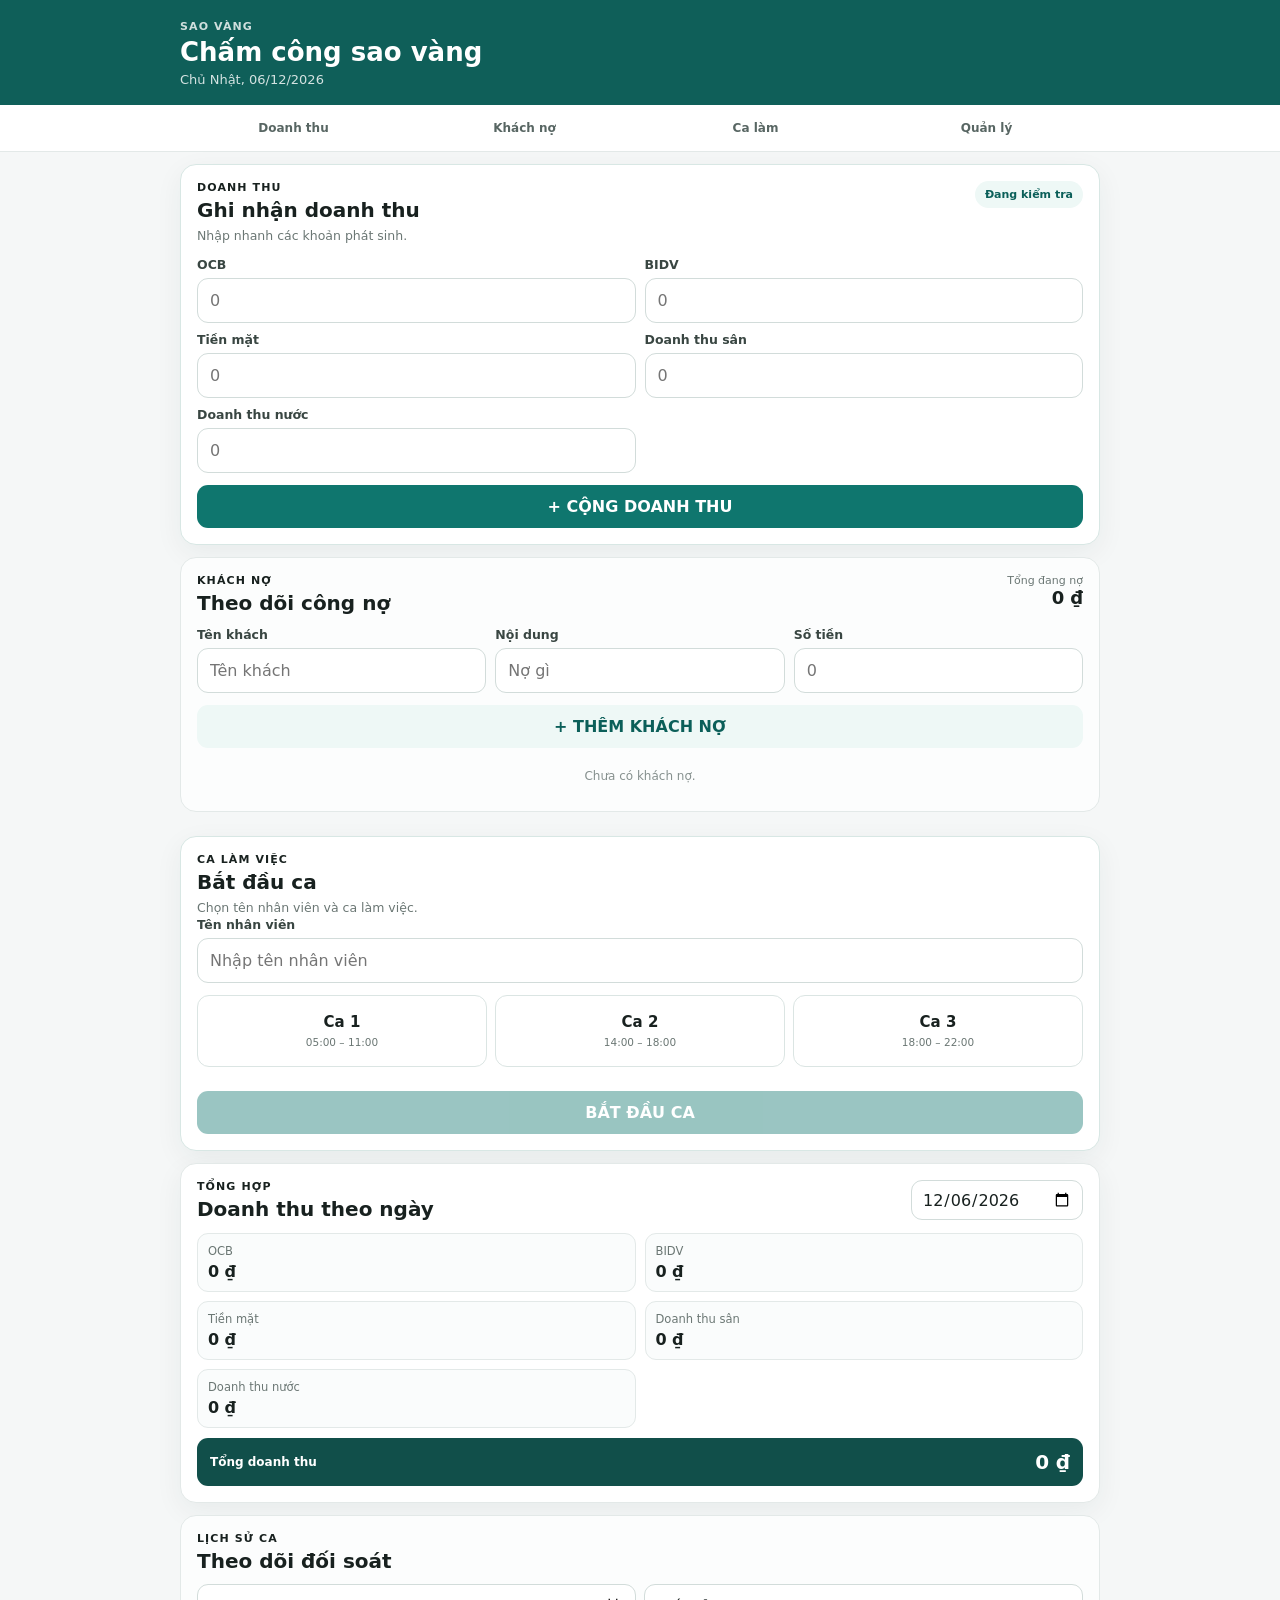
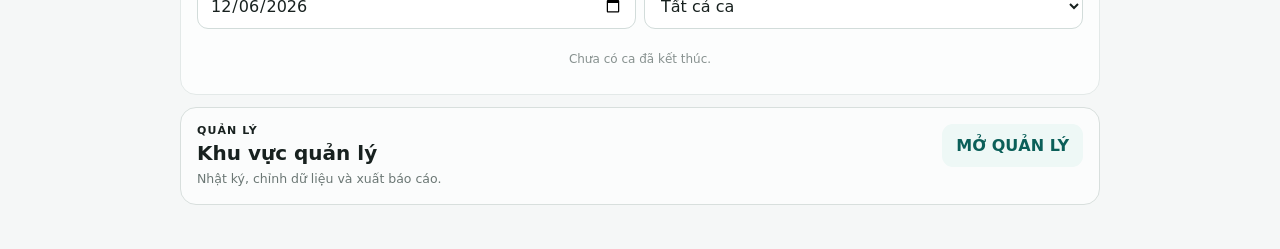
==== commit 312ed7bb: "Force-load latest completed-shift edit controls" ====
--- a/index.html
+++ b/index.html
@@ -124,9 +124,9 @@
 <div id="toast" class="toast"></div>
 <script src="app.js?v=19"></script>
 <script src="attendance-io.js?v=19"></script>
-<script src="revenue-delete.js?v=19"></script>
+<script src="revenue-delete.js?v=32"></script>
 <script src="manager-close.js?v=19"></script>
-<script src="shift-controls.js?v=19"></script>
+<script src="shift-controls.js?v=32"></script>
 <script src="manager-export.js?v=19"></script>
 <script src="shift-summary.js?v=19"></script>
 <script src="saovang-branch.js?v=19"></script>
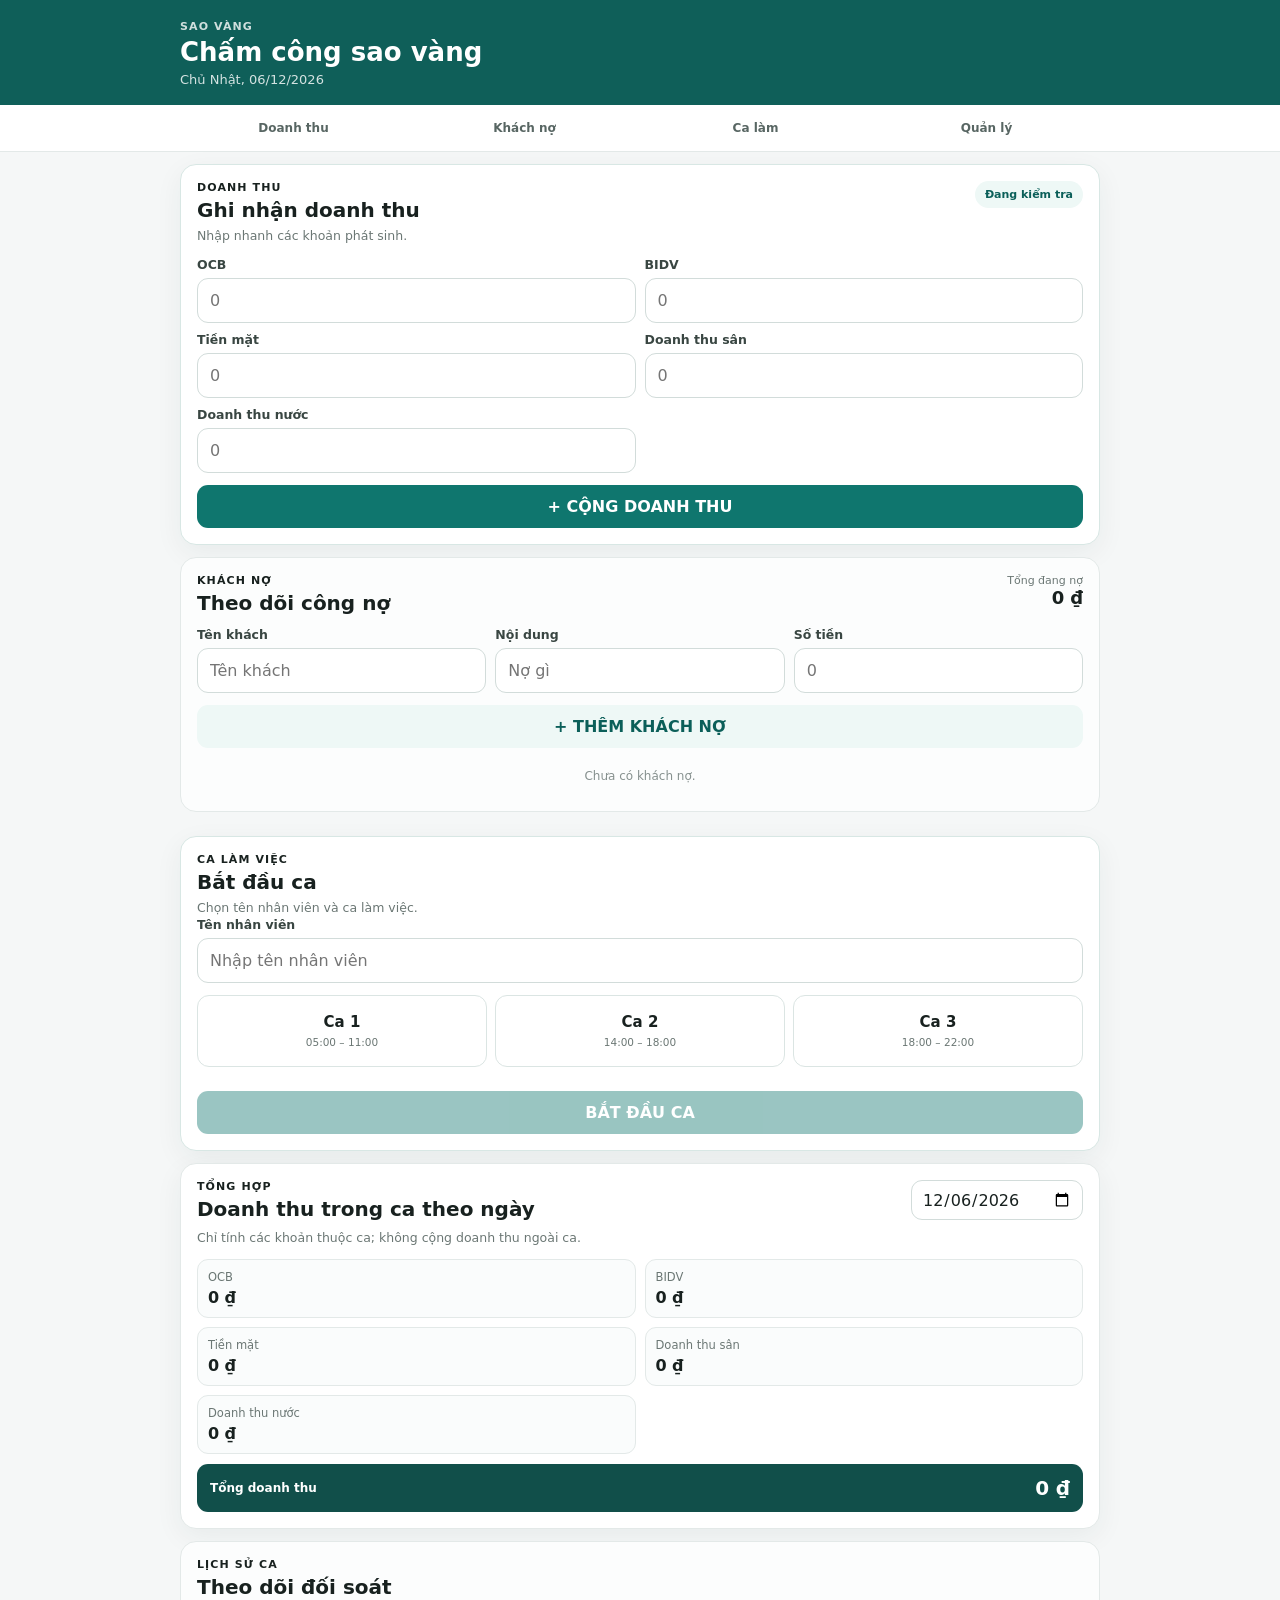
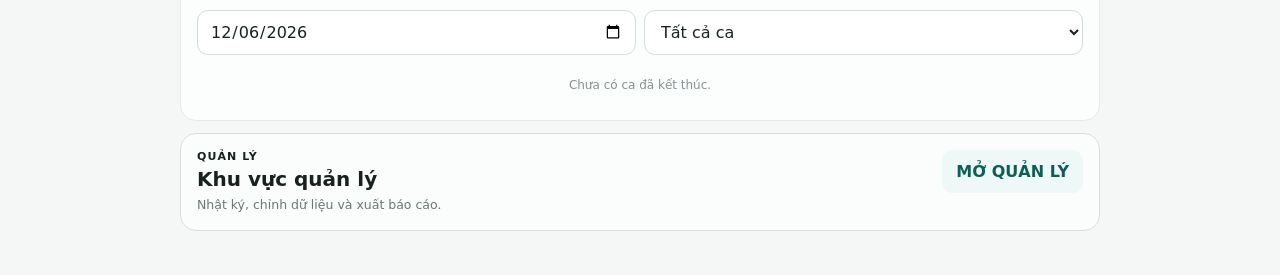
==== commit 5b95e538: "Fix Sao Vang daily revenue script version loading" ====
--- a/index.html
+++ b/index.html
@@ -124,12 +124,13 @@
 <div id="toast" class="toast"></div>
 <script src="app.js?v=19"></script>
 <script src="attendance-io.js?v=19"></script>
-<script src="revenue-delete.js?v=32"></script>
+<script src="revenue-delete.js?v=36"></script>
 <script src="manager-close.js?v=19"></script>
 <script src="shift-controls.js?v=32"></script>
 <script src="manager-export.js?v=19"></script>
 <script src="shift-summary.js?v=19"></script>
 <script src="saovang-branch.js?v=19"></script>
-<script src="saovang-banks.js?v=19" data-saovang-banks></script>
+<script src="saovang-banks.js?v=36" data-saovang-banks></script>
+<script src="saovang-daily-summary.js?v=36" data-sv-daily-summary></script>
 </body>
 </html>
